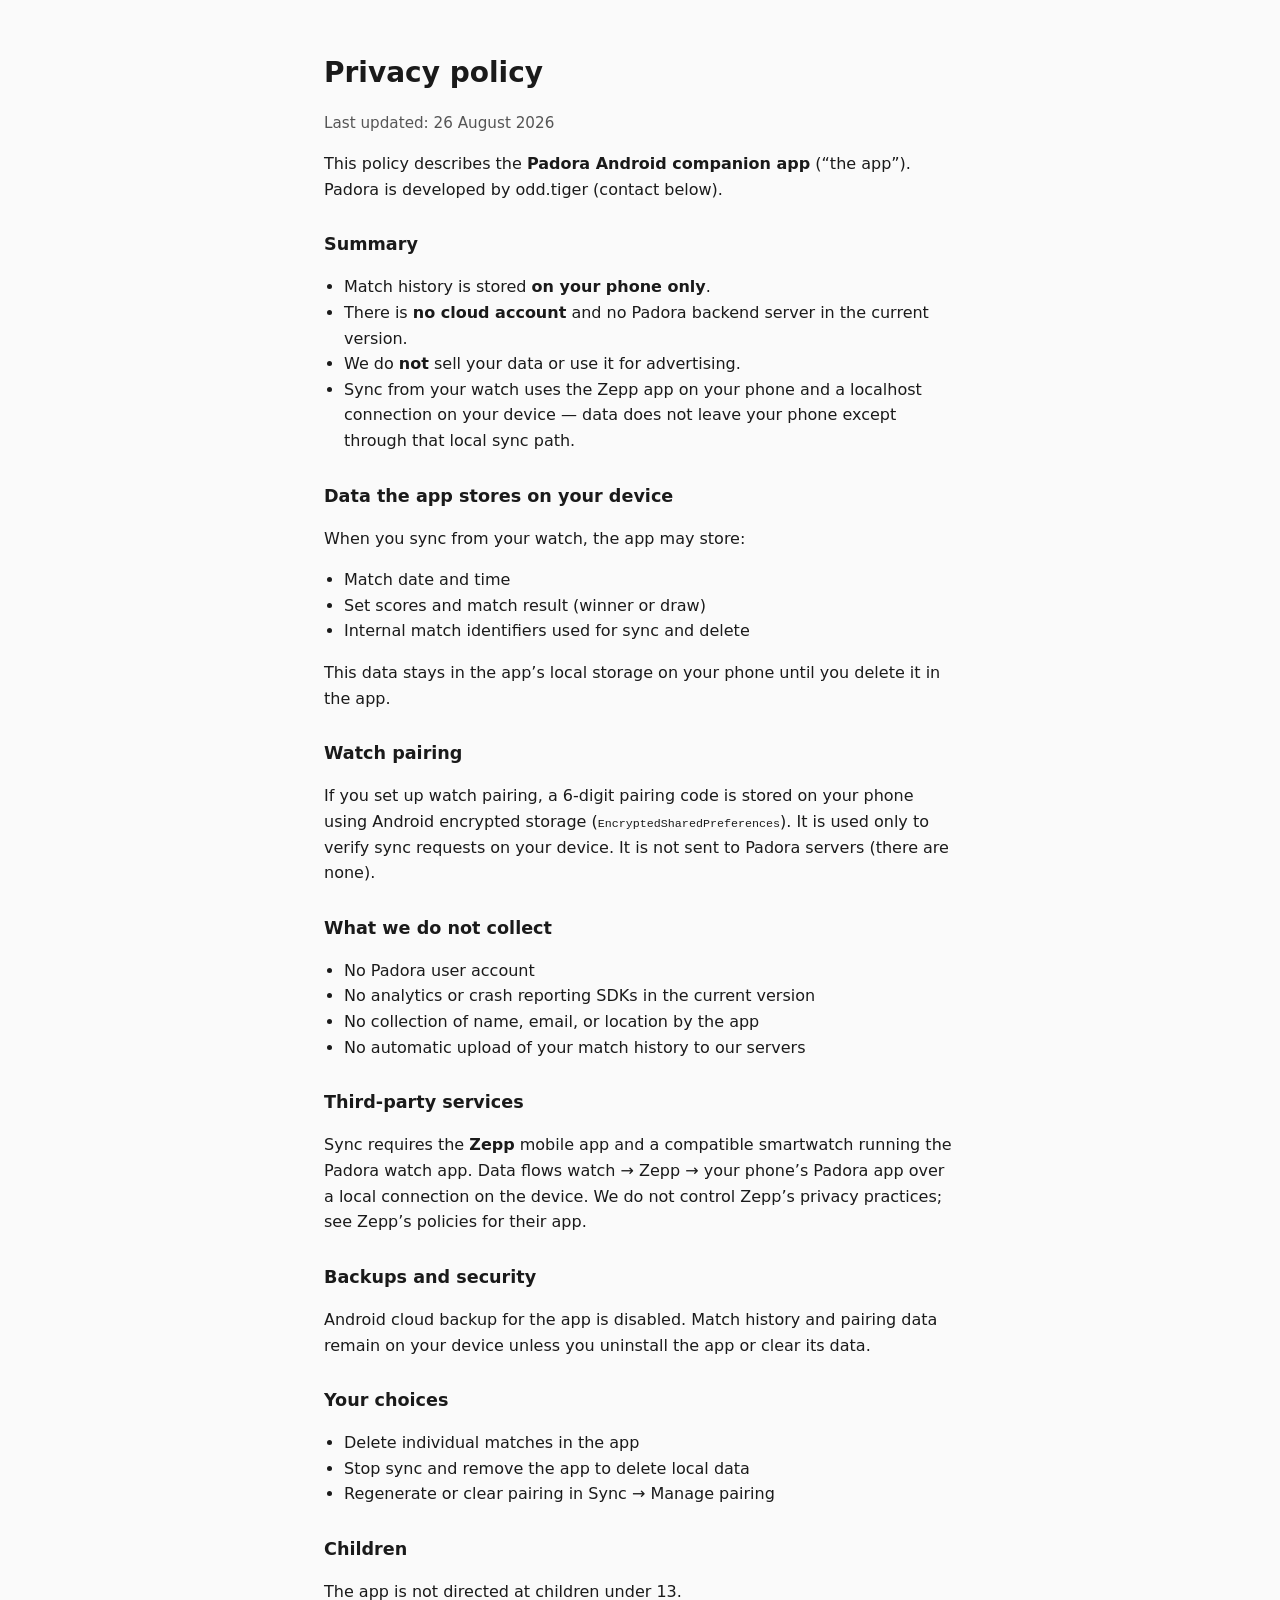
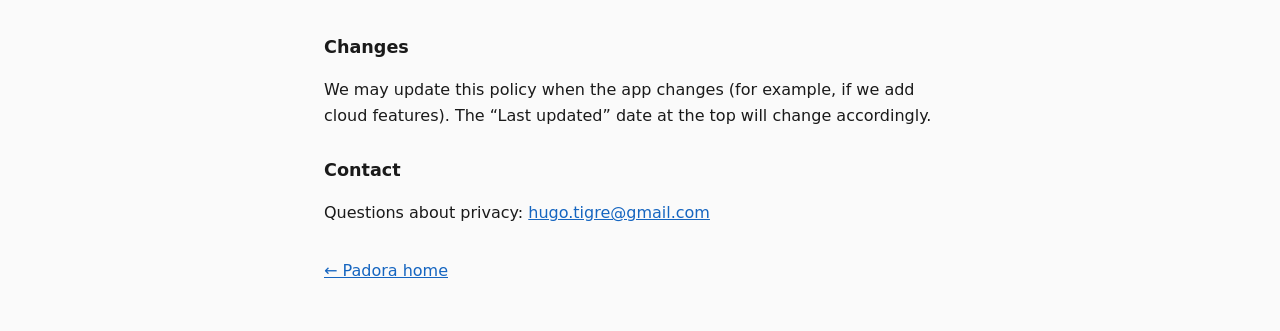
==== privacy.html @ f3aebf8f "Initial Padora site (landing + privacy policy). Published from padora/website/ for GitHub Pages and " ====
<!DOCTYPE html>
<html lang="en">
<head>
  <meta charset="utf-8">
  <meta name="viewport" content="width=device-width, initial-scale=1">
  <title>Padora — Privacy policy</title>
  <link rel="stylesheet" href="style.css">
</head>
<body>
  <main>
    <h1>Privacy policy</h1>
    <p class="updated">Last updated: 26 August 2026</p>

    <p>
      This policy describes the <strong>Padora Android companion app</strong> (“the app”).
      Padora is developed by odd.tiger (contact below).
    </p>

    <h2>Summary</h2>
    <ul>
      <li>Match history is stored <strong>on your phone only</strong>.</li>
      <li>There is <strong>no cloud account</strong> and no Padora backend server in the current version.</li>
      <li>We do <strong>not</strong> sell your data or use it for advertising.</li>
      <li>Sync from your watch uses the Zepp app on your phone and a localhost connection on your device — data does not leave your phone except through that local sync path.</li>
    </ul>

    <h2>Data the app stores on your device</h2>
    <p>When you sync from your watch, the app may store:</p>
    <ul>
      <li>Match date and time</li>
      <li>Set scores and match result (winner or draw)</li>
      <li>Internal match identifiers used for sync and delete</li>
    </ul>
    <p>This data stays in the app’s local storage on your phone until you delete it in the app.</p>

    <h2>Watch pairing</h2>
    <p>
      If you set up watch pairing, a 6-digit pairing code is stored on your phone using
      Android encrypted storage (<code>EncryptedSharedPreferences</code>). It is used only to
      verify sync requests on your device. It is not sent to Padora servers (there are none).
    </p>

    <h2>What we do not collect</h2>
    <ul>
      <li>No Padora user account</li>
      <li>No analytics or crash reporting SDKs in the current version</li>
      <li>No collection of name, email, or location by the app</li>
      <li>No automatic upload of your match history to our servers</li>
    </ul>

    <h2>Third-party services</h2>
    <p>
      Sync requires the <strong>Zepp</strong> mobile app and a compatible smartwatch running the
      Padora watch app. Data flows watch → Zepp → your phone’s Padora app over a local connection
      on the device. We do not control Zepp’s privacy practices; see Zepp’s policies for their app.
    </p>

    <h2>Backups and security</h2>
    <p>
      Android cloud backup for the app is disabled. Match history and pairing data remain on your
      device unless you uninstall the app or clear its data.
    </p>

    <h2>Your choices</h2>
    <ul>
      <li>Delete individual matches in the app</li>
      <li>Stop sync and remove the app to delete local data</li>
      <li>Regenerate or clear pairing in Sync → Manage pairing</li>
    </ul>

    <h2>Children</h2>
    <p>The app is not directed at children under 13.</p>

    <h2>Changes</h2>
    <p>
      We may update this policy when the app changes (for example, if we add cloud features).
      The “Last updated” date at the top will change accordingly.
    </p>

    <h2>Contact</h2>
    <p>
      Questions about privacy: <a href="mailto:hugo.tigre@gmail.com">hugo.tigre@gmail.com</a>
    </p>

    <nav>
      <a href="index.html">← Padora home</a>
    </nav>
  </main>
</body>
</html>
---- style.css ----
:root {
  color-scheme: light dark;
  --text: #1a1a1a;
  --muted: #555;
  --bg: #fafafa;
  --link: #1565c0;
}

@media (prefers-color-scheme: dark) {
  :root {
    --text: #f0f0f0;
    --muted: #aaa;
    --bg: #121212;
    --link: #90caf9;
  }
}

* {
  box-sizing: border-box;
}

body {
  margin: 0;
  font-family: system-ui, -apple-system, Segoe UI, Roboto, sans-serif;
  line-height: 1.6;
  color: var(--text);
  background: var(--bg);
}

main {
  max-width: 42rem;
  margin: 0 auto;
  padding: 2rem 1.25rem 3rem;
}

h1 {
  font-size: 1.75rem;
  margin-bottom: 0.5rem;
}

h2 {
  font-size: 1.1rem;
  margin-top: 1.75rem;
}

.lead {
  font-size: 1.05rem;
}

.updated,
.contact {
  color: var(--muted);
  font-size: 0.95rem;
}

a {
  color: var(--link);
}

nav {
  margin-top: 2rem;
}

ul {
  padding-left: 1.25rem;
}

code {
  font-size: 0.9em;
}
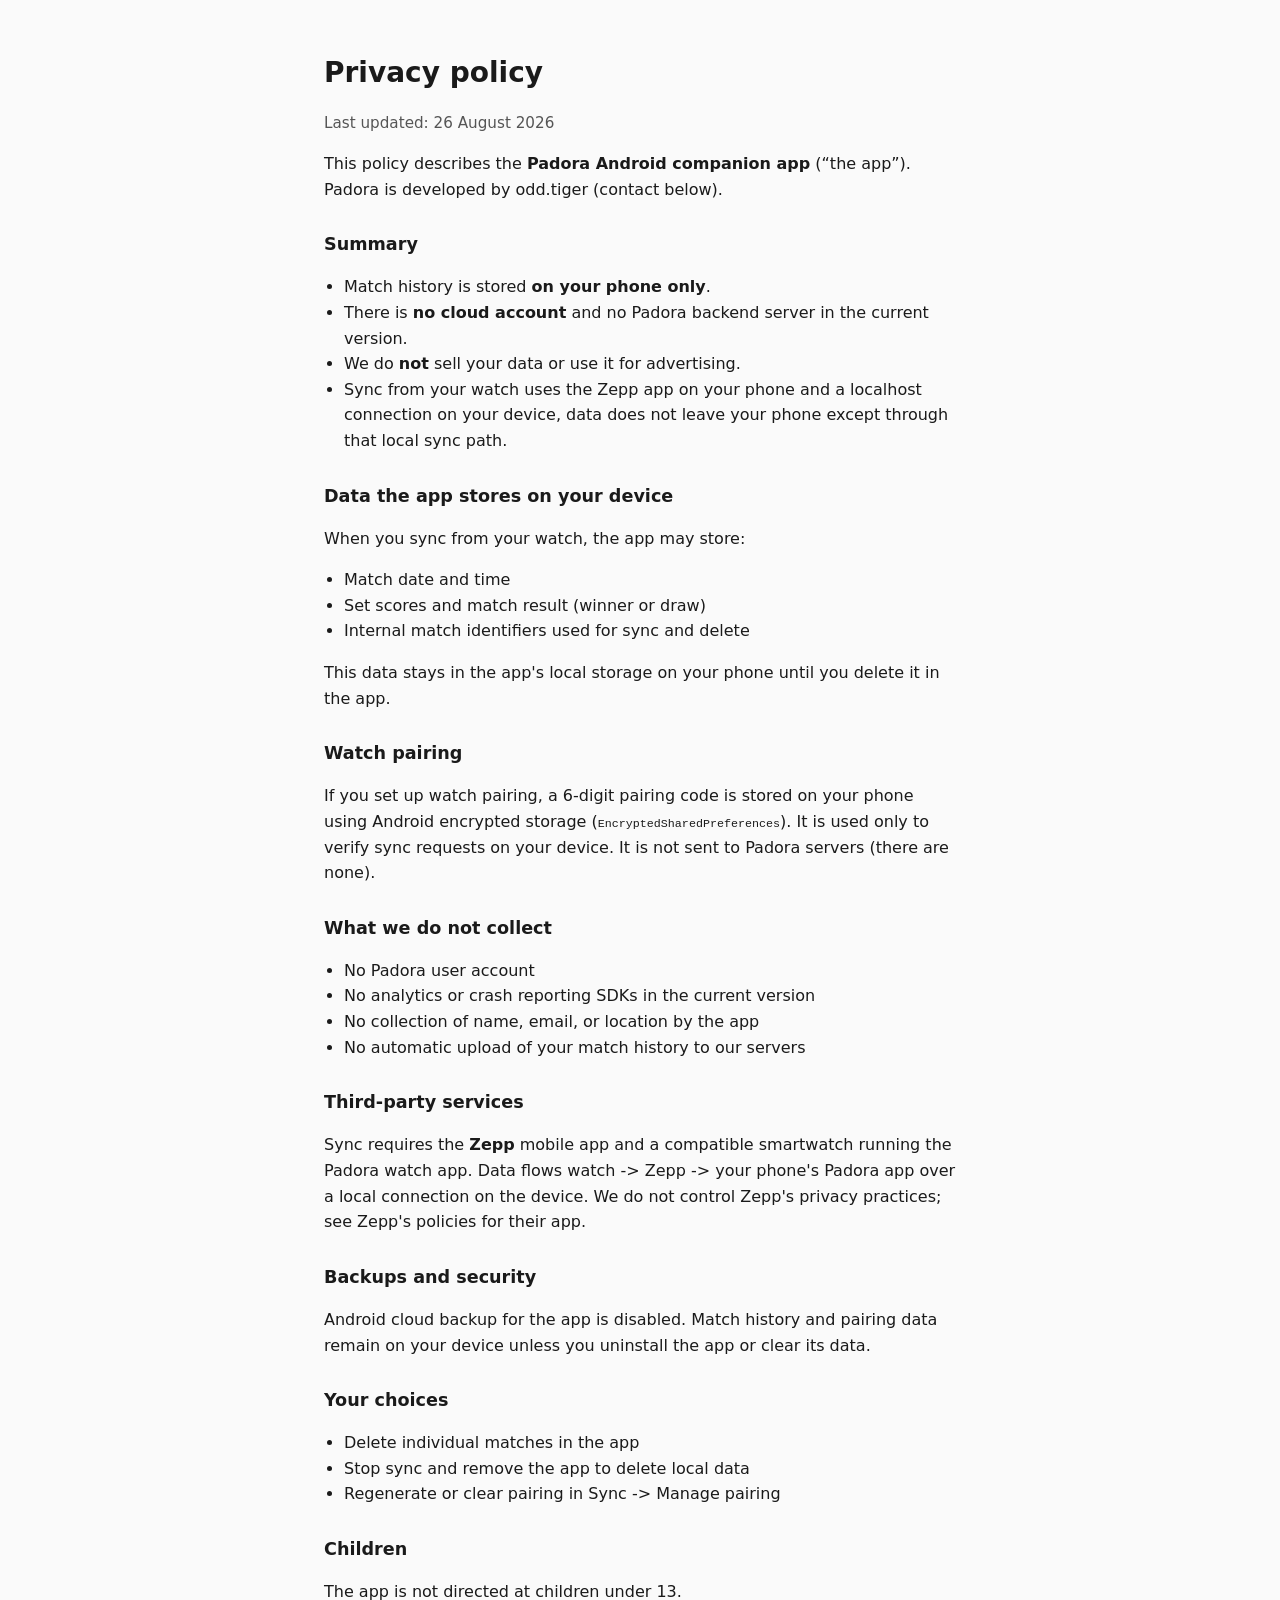
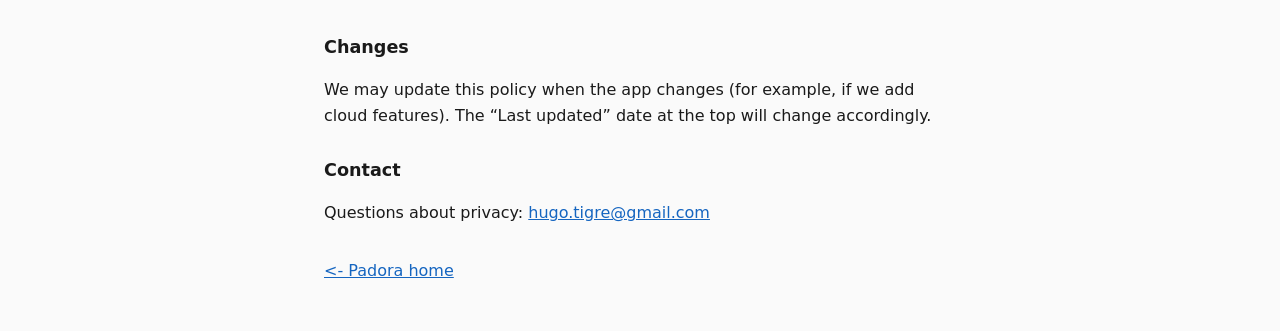
==== commit 0615794e: "Update site" ====
--- a/privacy.html
+++ b/privacy.html
@@ -21,7 +21,7 @@
       <li>Match history is stored <strong>on your phone only</strong>.</li>
       <li>There is <strong>no cloud account</strong> and no Padora backend server in the current version.</li>
       <li>We do <strong>not</strong> sell your data or use it for advertising.</li>
-      <li>Sync from your watch uses the Zepp app on your phone and a localhost connection on your device — data does not leave your phone except through that local sync path.</li>
+      <li>Sync from your watch uses the Zepp app on your phone and a localhost connection on your device, data does not leave your phone except through that local sync path.</li>
     </ul>
 
     <h2>Data the app stores on your device</h2>
@@ -31,7 +31,7 @@
       <li>Set scores and match result (winner or draw)</li>
       <li>Internal match identifiers used for sync and delete</li>
     </ul>
-    <p>This data stays in the app’s local storage on your phone until you delete it in the app.</p>
+    <p>This data stays in the app's local storage on your phone until you delete it in the app.</p>
 
     <h2>Watch pairing</h2>
     <p>
@@ -51,8 +51,8 @@
     <h2>Third-party services</h2>
     <p>
       Sync requires the <strong>Zepp</strong> mobile app and a compatible smartwatch running the
-      Padora watch app. Data flows watch → Zepp → your phone’s Padora app over a local connection
-      on the device. We do not control Zepp’s privacy practices; see Zepp’s policies for their app.
+      Padora watch app. Data flows watch -> Zepp -> your phone's Padora app over a local connection
+      on the device. We do not control Zepp's privacy practices; see Zepp's policies for their app.
     </p>
 
     <h2>Backups and security</h2>
@@ -65,7 +65,7 @@
     <ul>
       <li>Delete individual matches in the app</li>
       <li>Stop sync and remove the app to delete local data</li>
-      <li>Regenerate or clear pairing in Sync → Manage pairing</li>
+      <li>Regenerate or clear pairing in Sync -> Manage pairing</li>
     </ul>
 
     <h2>Children</h2>
@@ -83,7 +83,7 @@
     </p>
 
     <nav>
-      <a href="index.html">← Padora home</a>
+      <a href="index.html"><- Padora home</a>
     </nav>
   </main>
 </body>
